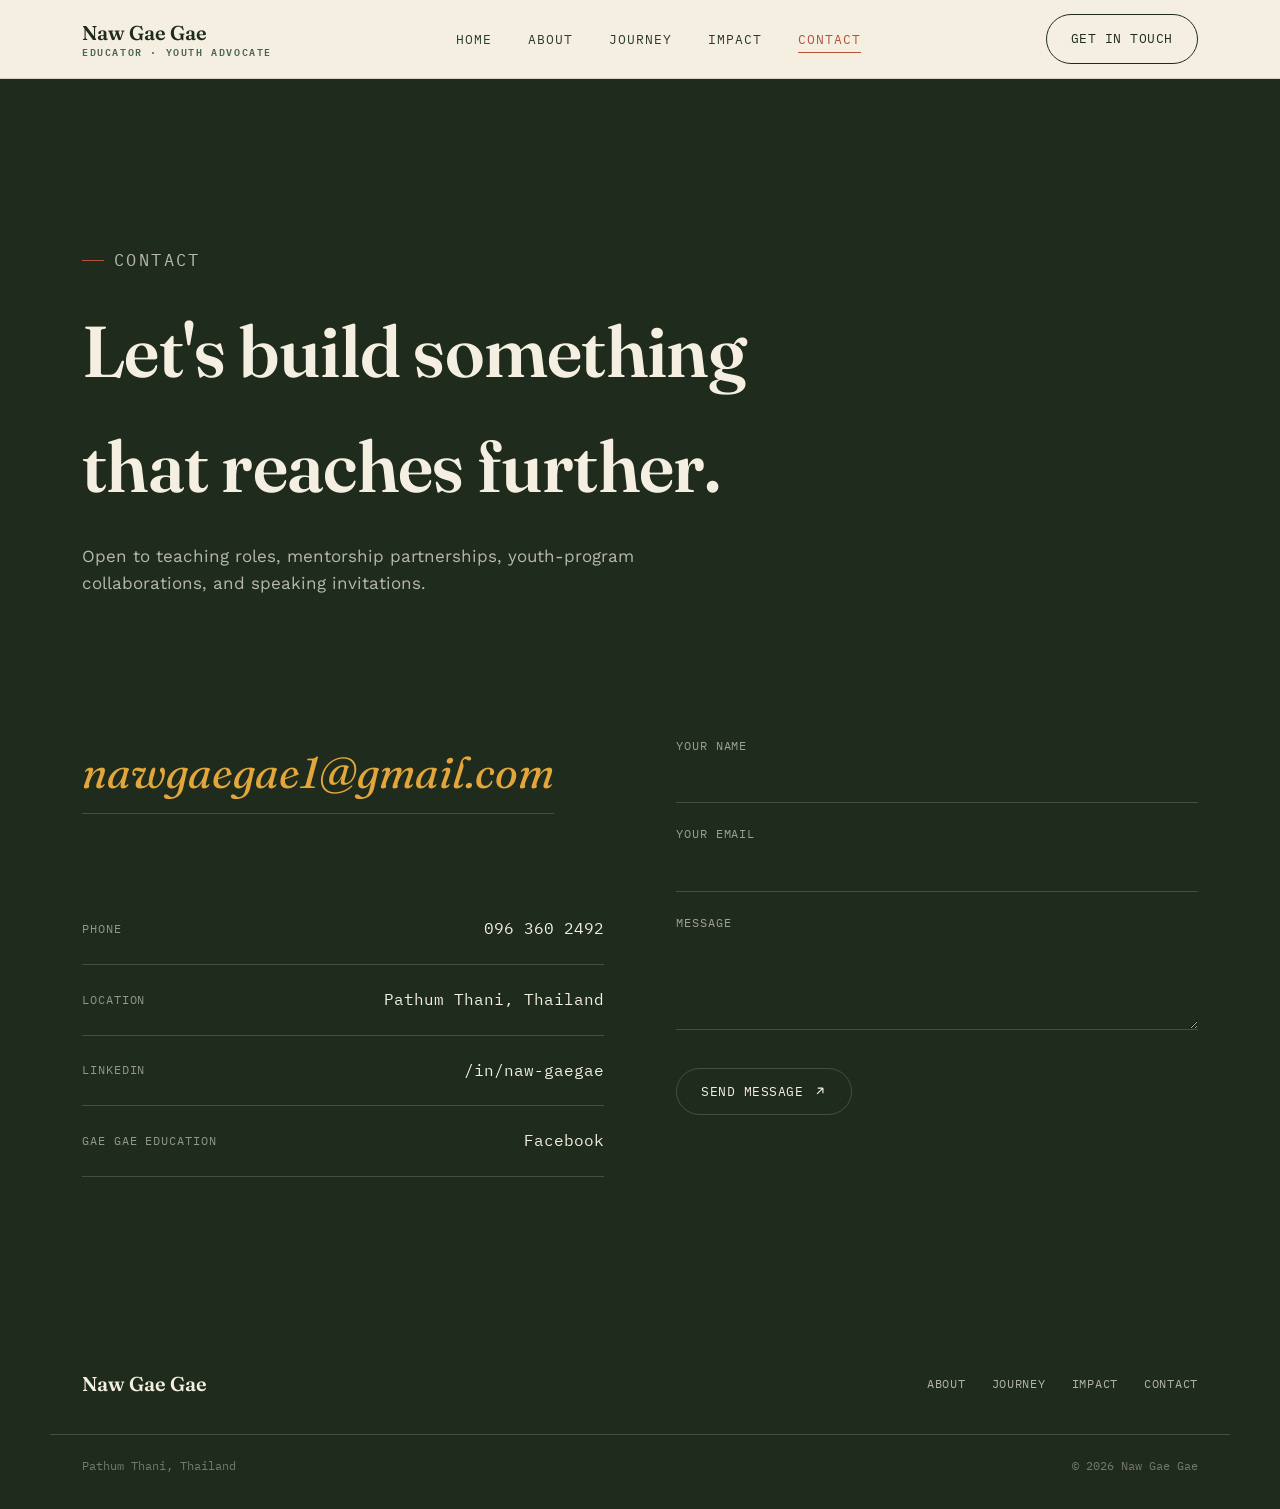
==== contact.html @ 818c3d0d "Initial commit" ====
<!doctype html>
<html lang="en">
<head>
<meta charset="UTF-8">
<meta name="viewport" content="width=device-width, initial-scale=1.0">
<title>Contact — Naw Gae Gae</title>
<meta name="description" content="Get in touch with Naw Gae Gae — educator and youth-empowerment advocate based in Pathum Thani, Thailand.">
<link rel="preconnect" href="https://fonts.googleapis.com">
<link rel="preconnect" href="https://fonts.gstatic.com" crossorigin>
<link href="https://fonts.googleapis.com/css2?family=Fraunces:ital,opsz,wght@0,9..144,400;0,9..144,500;0,9..144,600;1,9..144,400;1,9..144,500&family=Work+Sans:wght@400;500;600&family=IBM+Plex+Mono:wght@400;500&display=swap" rel="stylesheet">
<link rel="stylesheet" href="css/style.css">
</head>
<body>

<nav class="site-nav">
  <div class="container">
    <a href="index.html" class="brand">Naw Gae Gae <span>Educator · Youth Advocate</span></a>
    <ul class="nav-links">
      <li><a href="index.html">Home</a></li>
      <li><a href="story.html">About</a></li>
      <li><a href="journey.html">Journey</a></li>
      <li><a href="impact.html">Impact</a></li>
      <li><a href="contact.html" class="active">Contact</a></li>
    </ul>
    <div class="nav-cta">
      <a href="contact.html" class="btn text-only">Get in touch</a>
      <button class="nav-toggle" aria-label="Toggle menu"><span></span><span></span><span></span></button>
    </div>
  </div>
</nav>

<section class="page-banner" style="padding-bottom:0;">
  <div class="container">
    <p class="eyebrow">Contact</p>
    <h1>Let's build something<br>that reaches further.</h1>
    <p>Open to teaching roles, mentorship partnerships, youth-program collaborations, and speaking invitations.</p>
  </div>
</section>

<section class="on-ink pad-xl">
  <div class="container">
    <div class="contact-grid">
      <div class="reveal">
        <a class="big-link" href="mailto:nawgaegae1@gmail.com">nawgaegae1@gmail.com</a>
        <div class="contact-list mt-xl">
          <div class="row">
            <span class="k">Phone</span>
            <span class="v">096 360 2492</span>
          </div>
          <div class="row">
            <span class="k">Location</span>
            <span class="v">Pathum Thani, Thailand</span>
          </div>
          <a href="https://www.linkedin.com/in/naw-gaegae-966a47359" target="_blank" rel="noopener">
            <span class="k">LinkedIn</span>
            <span class="v">/in/naw-gaegae</span>
          </a>
          <a href="https://www.facebook.com/share/1WqrmBEXkK/?mibextid=wwXIfr" target="_blank" rel="noopener">
            <span class="k">Gae Gae Education</span>
            <span class="v">Facebook</span>
          </a>
        </div>
      </div>

      <form class="reveal" action="mailto:nawgaegae1@gmail.com" method="post" enctype="text/plain">
        <div class="field">
          <label for="name">Your name</label>
          <input type="text" id="name" name="name" required>
        </div>
        <div class="field">
          <label for="email">Your email</label>
          <input type="email" id="email" name="email" required>
        </div>
        <div class="field">
          <label for="message">Message</label>
          <textarea id="message" name="message" required></textarea>
        </div>
        <button type="submit" class="btn on-ink" style="margin-top:8px;">Send message
          <svg viewBox="0 0 24 24" fill="none" stroke="currentColor" stroke-width="2"><path d="M7 17L17 7M17 7H8M17 7V16"/></svg>
        </button>
      </form>
    </div>
  </div>
</section>

<footer class="site-footer">
  <div class="container">
    <a href="index.html" class="brand">Naw Gae Gae</a>
    <ul class="footer-links">
      <li><a href="story.html">About</a></li>
      <li><a href="journey.html">Journey</a></li>
      <li><a href="impact.html">Impact</a></li>
      <li><a href="contact.html">Contact</a></li>
    </ul>
  </div>
  <div class="container footer-bottom">
    <span>Pathum Thani, Thailand</span>
    <span>© <span class="js-year"></span> Naw Gae Gae</span>
  </div>
</footer>

<script src="js/main.js"></script>
</body>
</html>
---- css/style.css ----
/* ============================================================
   NAW GAE GAE — PORTFOLIO
   Design tokens: forest ink / warm parchment / marigold / clay
   Display: Fraunces · Body: Work Sans · Utility: IBM Plex Mono
   ============================================================ */

:root{
  --ink:        #1E2B1D;   /* deep forest, near-black */
  --ink-soft:   #2B3B29;
  --parchment:  #F4EFE0;   /* warm paper */
  --cloud:      #FBF8F1;   /* near-white card surface */
  --moss:       #4B6650;   /* mid green */
  --moss-soft:  #6E8B71;
  --marigold:   #E2A63B;   /* gold / hope */
  --marigold-soft: #F0C878;
  --clay:       #B1543A;   /* muted rust */
  --line:       rgba(30,43,29,0.14);
  --line-on-ink: rgba(244,239,224,0.18);

  --font-display: "Fraunces", "Iowan Old Style", serif;
  --font-body: "Work Sans", -apple-system, BlinkMacSystemFont, sans-serif;
  --font-mono: "IBM Plex Mono", ui-monospace, monospace;

  --container: 1180px;
  --radius: 4px;
  --ease: cubic-bezier(.22,.61,.36,1);
}

*,*::before,*::after{ box-sizing: border-box; }
html{ scroll-behavior: smooth; }
@media (prefers-reduced-motion: reduce){
  html{ scroll-behavior: auto; }
  *{ animation-duration: 0.01ms !important; animation-iteration-count: 1 !important; transition-duration: 0.01ms !important; }
}

body{
  margin:0;
  background: var(--parchment);
  color: var(--ink);
  font-family: var(--font-body);
  font-size: 16px;
  line-height: 1.6;
  -webkit-font-smoothing: antialiased;
}

img{ max-width:100%; display:block; }
a{ color: inherit; text-decoration: none; }
ul{ margin:0; padding:0; list-style:none; }
h1,h2,h3,h4{ margin:0; font-family: var(--font-display); font-weight: 600; letter-spacing: -0.01em; }
p{ margin:0; }

.container{
  max-width: var(--container);
  margin: 0 auto;
  padding: 0 32px;
}

section{ position: relative; }

/* ---------- eyebrow / labels ---------- */
.eyebrow{
  font-family: var(--font-mono);
  font-size: 12.5px;
  letter-spacing: 0.14em;
  text-transform: uppercase;
  color: var(--clay);
  display: inline-flex;
  align-items: center;
  gap: 10px;
}
.eyebrow::before{
  content:"";
  width: 22px; height: 1px;
  background: var(--clay);
  display: inline-block;
}
section.on-ink .eyebrow{ color: var(--marigold); }
section.on-ink .eyebrow::before{ background: var(--marigold); }

/* ---------- buttons ---------- */
.btn{
  font-family: var(--font-mono);
  font-size: 13px;
  letter-spacing: 0.04em;
  text-transform: uppercase;
  display: inline-flex;
  align-items: center;
  gap: 10px;
  padding: 14px 24px;
  border-radius: 999px;
  border: 1px solid var(--ink);
  background: transparent;
  color: var(--ink);
  cursor: pointer;
  transition: background .3s var(--ease), color .3s var(--ease), border-color .3s var(--ease), transform .3s var(--ease);
}
.btn:hover{ background: var(--ink); color: var(--parchment); transform: translateY(-2px); }
.btn.solid{ background: var(--ink); color: var(--parchment); }
.btn.solid:hover{ background: var(--clay); border-color: var(--clay); color: var(--cloud); }
.btn.on-ink{ border-color: var(--line-on-ink); color: var(--parchment); }
.btn.on-ink:hover{ background: var(--marigold); border-color: var(--marigold); color: var(--ink); }
.btn svg{ width:14px; height:14px; transition: transform .3s var(--ease); }
.btn:hover svg{ transform: translate(3px,-3px); }

/* ============================================================
   NAV
   ============================================================ */
.site-nav{
  position: sticky; top:0; z-index: 100;
  background: rgba(244,239,224,0.86);
  backdrop-filter: blur(10px);
  border-bottom: 1px solid var(--line);
}
.site-nav .container{
  display:flex; align-items:center; justify-content:space-between;
  height: 78px;
}
.brand{
  font-family: var(--font-display);
  font-weight: 600;
  font-size: 20px;
  display:flex; flex-direction:column; line-height: 1.05;
}
.brand span{
  font-family: var(--font-mono);
  font-size: 10px;
  letter-spacing: 0.16em;
  text-transform: uppercase;
  color: var(--moss);
  margin-top:3px;
}
.nav-links{ display:flex; gap: 36px; align-items:center; }
.nav-links a{
  font-family: var(--font-mono);
  font-size: 12.5px;
  letter-spacing: 0.08em;
  text-transform: uppercase;
  position: relative;
  padding: 6px 0;
  color: var(--ink-soft);
}
.nav-links a::after{
  content:"";
  position:absolute; left:0; bottom:0; height:1px; width:0;
  background: var(--clay);
  transition: width .3s var(--ease);
}
.nav-links a:hover::after, .nav-links a.active::after{ width:100%; }
.nav-links a.active{ color: var(--clay); }
.nav-cta{ display:flex; align-items:center; gap:20px; }
.nav-toggle{
  display:none; width:40px; height:40px; border:1px solid var(--line);
  border-radius: 50%; background:none; cursor:pointer;
  align-items:center; justify-content:center; flex-direction:column; gap:5px;
}
.nav-toggle span{ width:16px; height:1px; background:var(--ink); display:block; transition: all .3s var(--ease); }

@media (max-width: 860px){
  .nav-links{
    position: fixed; inset: 78px 0 0 0; background: var(--parchment);
    flex-direction: column; justify-content:flex-start; padding: 48px 32px;
    gap: 28px; transform: translateX(100%); transition: transform .4s var(--ease);
  }
  .nav-links.open{ transform: translateX(0); }
  .nav-links a{ font-size: 18px; }
  .nav-toggle{ display:flex; }
  .nav-cta .btn.text-only{ display:none; }
}

/* ============================================================
   SECTION MODIFIERS
   ============================================================ */
section.on-ink{ background: var(--ink); color: var(--parchment); }
section.on-moss{ background: var(--moss); color: var(--cloud); }
.pad-xl{ padding: 140px 0; }
.pad-l{ padding: 100px 0; }
.pad-m{ padding: 72px 0; }

@media (max-width: 760px){
  .pad-xl{ padding: 88px 0; }
  .pad-l{ padding: 64px 0; }
  .pad-m{ padding: 48px 0; }
  .container{ padding: 0 22px; }
}

/* ============================================================
   HERO (index)
   ============================================================ */
.hero{
  background: var(--ink);
  color: var(--parchment);
  position: relative;
  overflow: hidden;
  padding: 64px 0 0;
}
.hero-grain{
  position:absolute; inset:0; opacity:.06; pointer-events:none;
  background-image: radial-gradient(circle at 1px 1px, var(--parchment) 1px, transparent 0);
  background-size: 4px 4px;
}
.hero-inner{
  display:grid; grid-template-columns: 1.15fr 0.85fr; gap: 56px; align-items:center;
  padding-bottom: 70px;
}
.hero h1{
  font-size: clamp(48px, 6.4vw, 92px);
  line-height: 0.98;
  font-weight: 600;
}
.hero h1 em{ font-style: italic; color: var(--marigold); font-weight: 400; }
.hero-lede{
  margin-top: 26px;
  max-width: 480px;
  font-size: 18px;
  color: rgba(244,239,224,0.78);
}
.hero-actions{ display:flex; gap:16px; margin-top: 40px; flex-wrap: wrap; }
.hero-media{ position:relative; }
.hero-media .frame{
  position: relative;
  border: 1px solid var(--line-on-ink);
  padding: 14px;
}
.hero-media img{ width:100%; height: 100%; object-fit: cover; aspect-ratio: 4/5; }
.hero-media .tag{
  position:absolute; bottom:-18px; left:-18px;
  background: var(--marigold); color: var(--ink);
  font-family: var(--font-mono); font-size: 11.5px; letter-spacing:0.06em; text-transform:uppercase;
  padding: 12px 18px; border-radius: 999px;
}
.hero-strip{
  border-top: 1px solid var(--line-on-ink);
  padding: 26px 0;
  display:flex; gap: 48px; flex-wrap:wrap;
  font-family: var(--font-mono); font-size: 12.5px; letter-spacing:0.06em; text-transform:uppercase;
  color: rgba(244,239,224,0.6);
}
.hero-strip strong{ color: var(--marigold); font-family: var(--font-body); font-size:15px; text-transform:none; letter-spacing:0; margin-right:6px; }

@media (max-width: 900px){
  .hero-inner{ grid-template-columns: 1fr; }
  .hero-media{ order:-1; max-width: 320px; }
}

/* ============================================================
   PILLARS / INTRO CARDS
   ============================================================ */
.pillars{ display:grid; grid-template-columns: repeat(3,1fr); gap: 1px; background: var(--line); border:1px solid var(--line); margin-top: 60px; }
.pillar{ background: var(--parchment); padding: 40px 34px; }
.pillar .num{ font-family: var(--font-mono); font-size: 12px; color: var(--clay); letter-spacing:0.1em; }
.pillar h3{ font-size: 24px; margin: 18px 0 12px; }
.pillar p{ color: var(--ink-soft); font-size: 15px; }
@media (max-width: 760px){ .pillars{ grid-template-columns: 1fr; } }

/* ============================================================
   SECTION HEADS
   ============================================================ */
.section-head{ max-width: 640px; margin-bottom: 56px; }
.section-head h2{ font-size: clamp(32px, 4vw, 48px); margin-top: 18px; }
.section-head p{ margin-top:16px; color: var(--ink-soft); font-size: 17px; }
section.on-ink .section-head p{ color: rgba(244,239,224,0.72); }

/* ============================================================
   QUOTE BLOCK
   ============================================================ */
.quote-block{
  border-left: 2px solid var(--marigold);
  padding-left: 32px;
  margin: 8px 0;
}
.quote-block p{
  font-family: var(--font-display);
  font-size: clamp(22px,2.6vw,32px);
  line-height: 1.35;
  font-style: italic;
  font-weight: 400;
}

/* ============================================================
   TWO COL TEXT / IMAGE
   ============================================================ */
.split{ display:grid; grid-template-columns: 1fr 1fr; gap: 72px; align-items:start; }
.split .media img{ width:100%; aspect-ratio: 4/5; object-fit:cover; }
.split .media{ border:1px solid var(--line); padding:10px; }
@media (max-width: 860px){ .split{ grid-template-columns:1fr; gap:36px; } }

.prose p + p{ margin-top: 18px; }
.prose p{ color: var(--ink-soft); font-size: 16px; line-height: 1.75; }

/* ============================================================
   THE PATH — signature timeline element
   ============================================================ */
.path-wrap{ position: relative; }
.path-line-svg{
  position:absolute; left: 23px; top:0; bottom:0; width: 3px; height:100%;
}
.path-line-svg path{
  fill:none; stroke: var(--marigold); stroke-width: 3; stroke-linecap: round;
  stroke-dasharray: 8 10;
  stroke-dashoffset: 2000;
  transition: stroke-dashoffset 2.4s var(--ease);
}
.path-line-svg.drawn path{ stroke-dashoffset: 0; }

.waypoint{
  position: relative;
  padding: 0 0 64px 74px;
  opacity: 0; transform: translateY(24px);
  transition: opacity .7s var(--ease), transform .7s var(--ease);
}
.waypoint.in{ opacity:1; transform:none; }
.waypoint:last-child{ padding-bottom: 0; }
.waypoint .marker{
  position:absolute; left: 10px; top: 4px;
  width: 30px; height:30px; border-radius:50%;
  background: var(--parchment);
  border: 2px solid var(--marigold);
  display:flex; align-items:center; justify-content:center;
}
.waypoint .marker::after{ content:""; width:9px; height:9px; border-radius:50%; background: var(--marigold); }
.waypoint.current .marker{ background: var(--marigold); }
.waypoint.current .marker::after{ background: var(--ink); }
.waypoint .when{
  font-family: var(--font-mono); font-size: 12.5px; letter-spacing:0.08em; text-transform:uppercase; color: var(--clay);
}
.waypoint h3{ font-size: 23px; margin: 8px 0 6px; }
.waypoint .place{ font-size: 14px; color: var(--moss); margin-bottom: 10px; font-weight:600; }
.waypoint p.desc{ color: var(--ink-soft); font-size: 15.5px; max-width: 560px; }
section.on-ink .waypoint p.desc{ color: rgba(244,239,224,.72); }
section.on-ink .waypoint .marker{ background: var(--ink); }

/* ============================================================
   SKILL TAGS / CHIPS
   ============================================================ */
.chip-row{ display:flex; flex-wrap:wrap; gap: 10px; }
.chip{
  font-family: var(--font-mono); font-size: 12.5px; letter-spacing:0.03em;
  padding: 9px 16px; border-radius: 999px; border: 1px solid var(--line);
  color: var(--ink-soft);
}
section.on-ink .chip{ border-color: var(--line-on-ink); color: rgba(244,239,224,.82); }

/* ============================================================
   CARDS — projects / certifications
   ============================================================ */
.card-grid{ display:grid; grid-template-columns: repeat(2,1fr); gap: 28px; }
@media (max-width: 760px){ .card-grid{ grid-template-columns: 1fr; } }
.card{
  background: var(--cloud);
  border: 1px solid var(--line);
  padding: 36px;
  transition: transform .35s var(--ease), box-shadow .35s var(--ease);
}
.card:hover{ transform: translateY(-6px); box-shadow: 0 24px 40px -20px rgba(30,43,29,0.28); }
.card .eyebrow{ margin-bottom: 18px; }
.card h3{ font-size: 22px; margin-bottom: 10px; }
.card p{ color: var(--ink-soft); font-size: 15px; }
.card .role{ font-family: var(--font-mono); font-size: 12.5px; color: var(--moss); margin-top:14px; display:block; }

.cert-list{ border-top: 1px solid var(--line); }
.cert-row{
  display:grid; grid-template-columns: 130px 1fr auto; gap: 24px; align-items:baseline;
  padding: 26px 0; border-bottom: 1px solid var(--line);
}
.cert-row .when{ font-family: var(--font-mono); font-size: 13px; color: var(--clay); }
.cert-row h4{ font-size: 18px; font-weight:600; }
.cert-row p{ color: var(--ink-soft); font-size: 14.5px; margin-top:4px; }
.cert-row a{ font-family: var(--font-mono); font-size:12px; text-decoration:underline; text-underline-offset:3px; color: var(--moss); white-space:nowrap; }
@media (max-width: 700px){
  .cert-row{ grid-template-columns: 1fr; gap:8px; }
}

/* ============================================================
   GALLERY
   ============================================================ */
.gallery{ display:grid; grid-template-columns: repeat(4, 1fr); gap: 18px; }
.gallery figure{ margin:0; overflow:hidden; }
.gallery img{ width:100%; height:100%; object-fit:cover; transition: transform .6s var(--ease); }
.gallery a:hover img{ transform: scale(1.06); }
.gallery .g1{ grid-column: span 2; grid-row: span 2; }
.gallery .g1 img, .gallery .g2 img, .gallery .g3 img, .gallery .g4 img{ aspect-ratio:1/1; }
.gallery .g1 img{ aspect-ratio: 1/1; }
@media (max-width: 760px){
  .gallery{ grid-template-columns: repeat(2,1fr); }
  .gallery .g1{ grid-column: span 2; }
}

/* ============================================================
   STATS STRIP
   ============================================================ */
.stats{ display:grid; grid-template-columns: repeat(4,1fr); border-top:1px solid var(--line-on-ink); border-bottom:1px solid var(--line-on-ink); }
.stat{ padding: 34px 28px; border-right: 1px solid var(--line-on-ink); }
.stat:last-child{ border-right:none; }
.stat .n{ font-family: var(--font-display); font-size: 40px; color: var(--marigold); }
.stat .l{ font-family: var(--font-mono); font-size: 11.5px; text-transform:uppercase; letter-spacing:0.08em; color: rgba(244,239,224,.66); margin-top:8px; }
@media (max-width: 760px){ .stats{ grid-template-columns: repeat(2,1fr);} .stat{ border-bottom:1px solid var(--line-on-ink);} }

/* ============================================================
   CONTACT
   ============================================================ */
.contact-grid{ display:grid; grid-template-columns: 1fr 1fr; gap: 72px; }
@media (max-width: 860px){ .contact-grid{ grid-template-columns:1fr; gap:40px; } }
.contact-list a, .contact-list .row{
  display:flex; justify-content:space-between; align-items:center;
  padding: 22px 0; border-bottom: 1px solid var(--line-on-ink);
  font-family: var(--font-mono); font-size: 14px;
}
.contact-list .k{ color: rgba(244,239,224,.55); text-transform:uppercase; letter-spacing:0.08em; font-size:11.5px; }
.contact-list .v{ font-size:16px; }
.big-link{
  font-family: var(--font-display); font-size: clamp(28px,4vw,44px); font-style: italic; color: var(--marigold);
  border-bottom: 1px solid var(--line-on-ink); display:inline-block; padding-bottom: 6px;
}

/* form */
.field{ margin-bottom: 22px; }
.field label{ font-family: var(--font-mono); font-size: 11.5px; letter-spacing:0.08em; text-transform:uppercase; color: rgba(244,239,224,.6); display:block; margin-bottom:8px; }
.field input, .field textarea{
  width:100%; background: transparent; border: none; border-bottom: 1px solid var(--line-on-ink);
  color: var(--parchment); font-family: var(--font-body); font-size: 16px; padding: 10px 2px;
}
.field input:focus, .field textarea:focus{ outline:none; border-color: var(--marigold); }
.field textarea{ resize: vertical; min-height: 90px; }

/* ============================================================
   FOOTER
   ============================================================ */
.site-footer{ background: var(--ink); color: rgba(244,239,224,.7); padding: 56px 0 34px; }
.site-footer .container{ display:flex; justify-content:space-between; align-items:center; flex-wrap:wrap; gap: 20px; }
.site-footer .brand{ color: var(--parchment); }
.footer-links{ display:flex; gap: 26px; font-family: var(--font-mono); font-size: 12px; text-transform:uppercase; letter-spacing:.06em; }
.footer-links a:hover{ color: var(--marigold); }
.footer-bottom{ border-top: 1px solid var(--line-on-ink); margin-top: 40px; padding-top: 22px; font-family: var(--font-mono); font-size: 11.5px; display:flex; justify-content:space-between; flex-wrap:wrap; gap:10px; color: rgba(244,239,224,.4); }

/* ============================================================
   REVEAL ANIMATION
   ============================================================ */
.reveal{ opacity:0; transform: translateY(28px); transition: opacity .8s var(--ease), transform .8s var(--ease); }
.reveal.in{ opacity:1; transform:none; }
.reveal-stagger > *{ opacity:0; transform: translateY(24px); transition: opacity .7s var(--ease), transform .7s var(--ease); }
.reveal-stagger.in > *{ opacity:1; transform:none; }
.reveal-stagger.in > *:nth-child(1){ transition-delay: .05s; }
.reveal-stagger.in > *:nth-child(2){ transition-delay: .14s; }
.reveal-stagger.in > *:nth-child(3){ transition-delay: .23s; }
.reveal-stagger.in > *:nth-child(4){ transition-delay: .32s; }

/* page intro banner (used on inner pages) */
.page-banner{ background: var(--ink); color: var(--parchment); padding: 150px 0 90px; }
.page-banner h1{ font-size: clamp(42px,6vw,72px); margin-top:20px; }
.page-banner p{ max-width: 560px; color: rgba(244,239,224,.72); font-size:17px; margin-top:18px; }

/* misc utility */
.mt-xl{ margin-top: 80px; }
.text-center{ text-align:center; margin-left:auto; margin-right:auto; }
.divider{ height:1px; background:var(--line); margin: 90px 0; }
section.on-ink .divider{ background: var(--line-on-ink); }
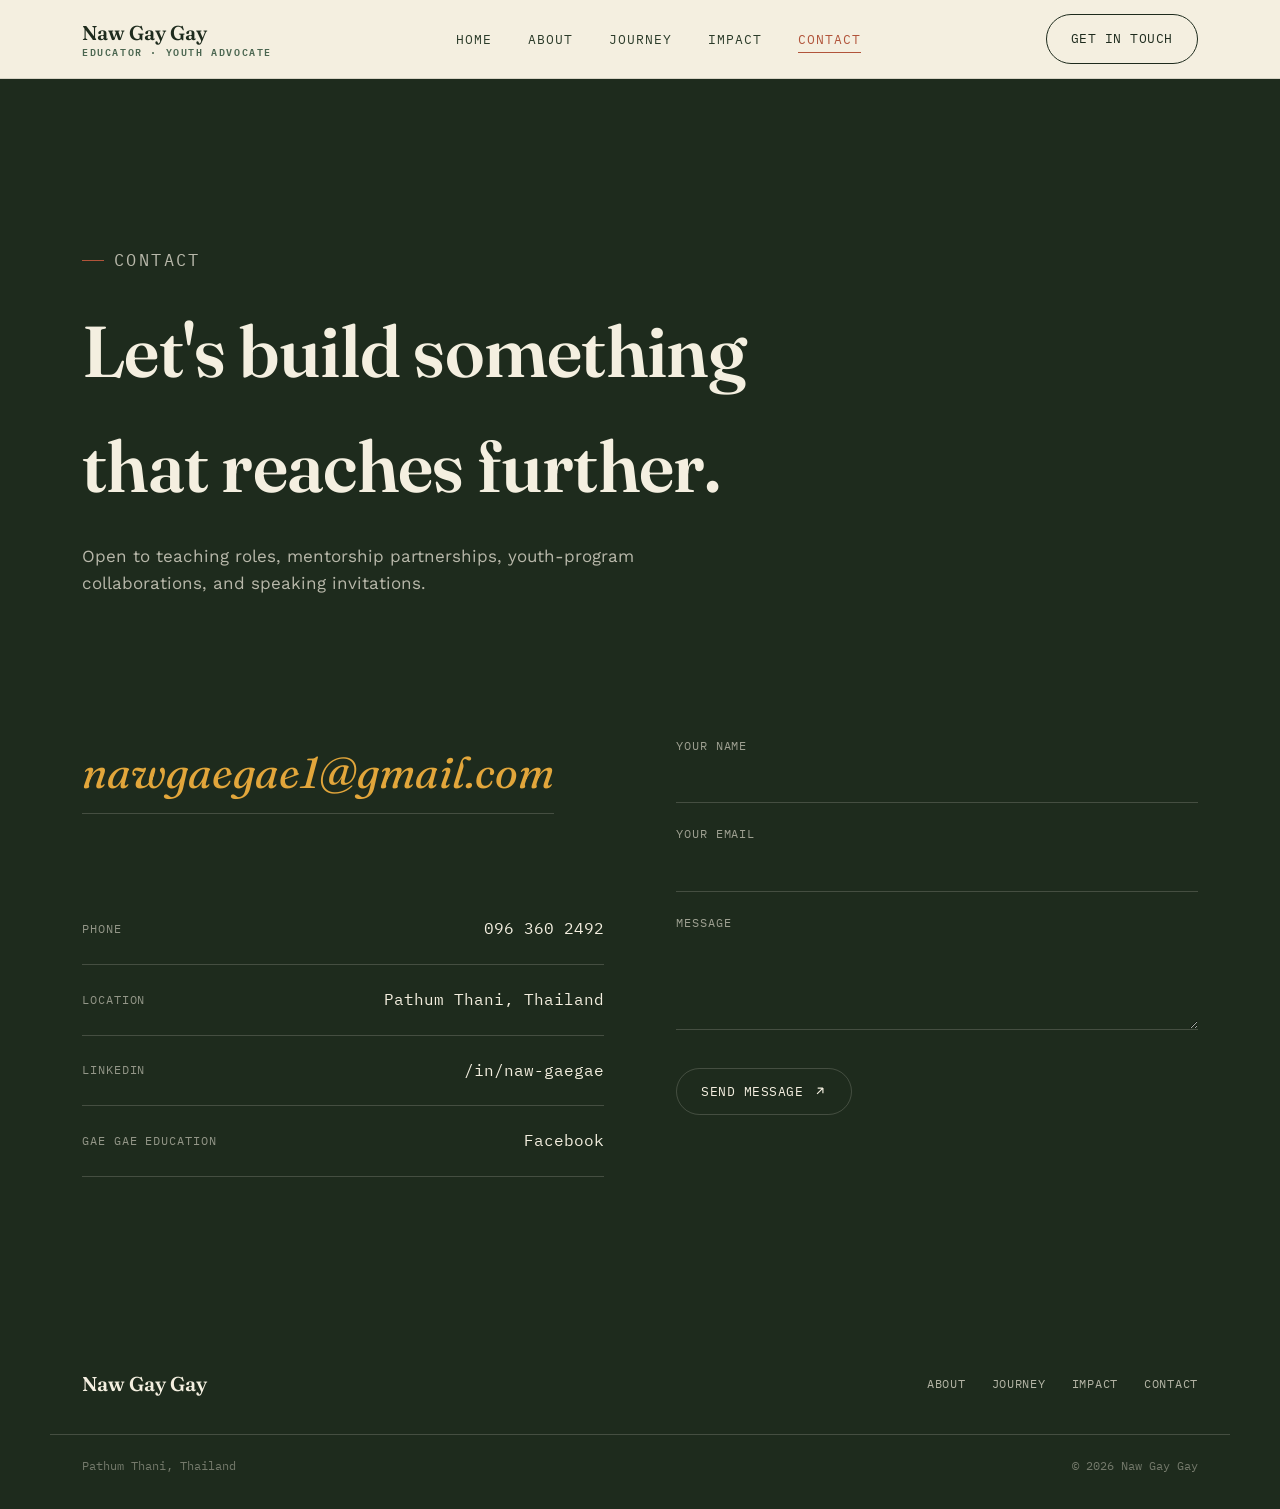
==== commit db5a32f9: "Add real photos, fix duplicate hero image, add lightbox gallery, rename to Naw Gay Gay" ====
--- a/contact.html
+++ b/contact.html
@@ -3,8 +3,8 @@
 <head>
 <meta charset="UTF-8">
 <meta name="viewport" content="width=device-width, initial-scale=1.0">
-<title>Contact — Naw Gae Gae</title>
-<meta name="description" content="Get in touch with Naw Gae Gae — educator and youth-empowerment advocate based in Pathum Thani, Thailand.">
+<title>Contact — Naw Gay Gay</title>
+<meta name="description" content="Get in touch with Naw Gay Gay — educator and youth-empowerment advocate based in Pathum Thani, Thailand.">
 <link rel="preconnect" href="https://fonts.googleapis.com">
 <link rel="preconnect" href="https://fonts.gstatic.com" crossorigin>
 <link href="https://fonts.googleapis.com/css2?family=Fraunces:ital,opsz,wght@0,9..144,400;0,9..144,500;0,9..144,600;1,9..144,400;1,9..144,500&family=Work+Sans:wght@400;500;600&family=IBM+Plex+Mono:wght@400;500&display=swap" rel="stylesheet">
@@ -14,7 +14,7 @@
 
 <nav class="site-nav">
   <div class="container">
-    <a href="index.html" class="brand">Naw Gae Gae <span>Educator · Youth Advocate</span></a>
+    <a href="index.html" class="brand">Naw Gay Gay <span>Educator · Youth Advocate</span></a>
     <ul class="nav-links">
       <li><a href="index.html">Home</a></li>
       <li><a href="story.html">About</a></li>
@@ -85,7 +85,7 @@
 
 <footer class="site-footer">
   <div class="container">
-    <a href="index.html" class="brand">Naw Gae Gae</a>
+    <a href="index.html" class="brand">Naw Gay Gay</a>
     <ul class="footer-links">
       <li><a href="story.html">About</a></li>
       <li><a href="journey.html">Journey</a></li>
@@ -95,7 +95,7 @@
   </div>
   <div class="container footer-bottom">
     <span>Pathum Thani, Thailand</span>
-    <span>© <span class="js-year"></span> Naw Gae Gae</span>
+    <span>© <span class="js-year"></span> Naw Gay Gay</span>
   </div>
 </footer>
 
--- a/css/style.css
+++ b/css/style.css
@@ -156,15 +156,31 @@
 .nav-toggle span{ width:16px; height:1px; background:var(--ink); display:block; transition: all .3s var(--ease); }
 
 @media (max-width: 860px){
+  .site-nav .container{
+    flex-wrap: wrap; height: auto; min-height: 78px;
+    padding-top: 16px; padding-bottom: 16px; row-gap: 16px;
+  }
+  .brand{ order: 1; }
+  .nav-cta{ order: 2; display:none; }
+  .nav-toggle{ display:none; }
+
   .nav-links{
-    position: fixed; inset: 78px 0 0 0; background: var(--parchment);
-    flex-direction: column; justify-content:flex-start; padding: 48px 32px;
-    gap: 28px; transform: translateX(100%); transition: transform .4s var(--ease);
+    order: 3;
+    position: static; inset: auto; background: none; border: none; transform: none; transition: none;
+    display: flex;
+    flex-wrap: nowrap;
+    justify-content: space-between;
+    align-items: center;
+    width: 100%;
+    padding: 0;
+    gap: 4px;
   }
-  .nav-links.open{ transform: translateX(0); }
-  .nav-links a{ font-size: 18px; }
-  .nav-toggle{ display:flex; }
-  .nav-cta .btn.text-only{ display:none; }
+  .nav-links a{
+    font-size: 11px;
+    letter-spacing: 0.02em;
+    padding: 4px 0;
+    white-space: nowrap;
+  }
 }
 
 /* ============================================================
@@ -454,3 +470,49 @@
 .text-center{ text-align:center; margin-left:auto; margin-right:auto; }
 .divider{ height:1px; background:var(--line); margin: 90px 0; }
 section.on-ink .divider{ background: var(--line-on-ink); }
+
+/* ============================================================
+   LIGHTBOX (gallery click-to-enlarge)
+   ============================================================ */
+.gallery a{ cursor: zoom-in; }
+.lightbox-overlay{
+  position: fixed; inset: 0; z-index: 1000;
+  background: rgba(20,24,17,.94);
+  display: flex; align-items: center; justify-content: center;
+  padding: 56px 32px;
+  opacity: 0; visibility: hidden;
+  transition: opacity .28s var(--ease);
+}
+.lightbox-overlay.active{ opacity: 1; visibility: visible; }
+.lightbox-overlay img{
+  max-width: 90vw; max-height: 84vh;
+  width: auto; height: auto;
+  object-fit: contain;
+  box-shadow: 0 30px 80px rgba(0,0,0,.55);
+  border-radius: 2px;
+  transform: scale(.94); transition: transform .28s var(--ease);
+  cursor: default;
+}
+.lightbox-overlay.active img{ transform: scale(1); }
+.lightbox-close{
+  position: absolute; top: 22px; right: 26px;
+  width: 46px; height: 46px; border-radius: 50%;
+  background: rgba(244,239,224,.08);
+  border: 1px solid rgba(244,239,224,.28);
+  color: var(--parchment);
+  font-family: var(--font-body); font-size: 26px; line-height: 1;
+  cursor: pointer; display: flex; align-items: center; justify-content: center;
+  transition: background .2s, transform .2s;
+}
+.lightbox-close:hover{ background: rgba(244,239,224,.18); transform: scale(1.05); }
+.lightbox-caption{
+  position: absolute; left: 0; right: 0; bottom: 26px;
+  text-align: center; padding: 0 60px;
+  font-family: var(--font-mono); font-size: 12.5px; letter-spacing: .06em;
+  color: rgba(244,239,224,.68);
+}
+@media (max-width: 760px){
+  .lightbox-overlay{ padding: 32px 16px; }
+  .lightbox-close{ top: 12px; right: 14px; width: 40px; height: 40px; font-size: 22px; }
+  .lightbox-caption{ padding: 0 24px; font-size: 11.5px; bottom: 16px; }
+}
